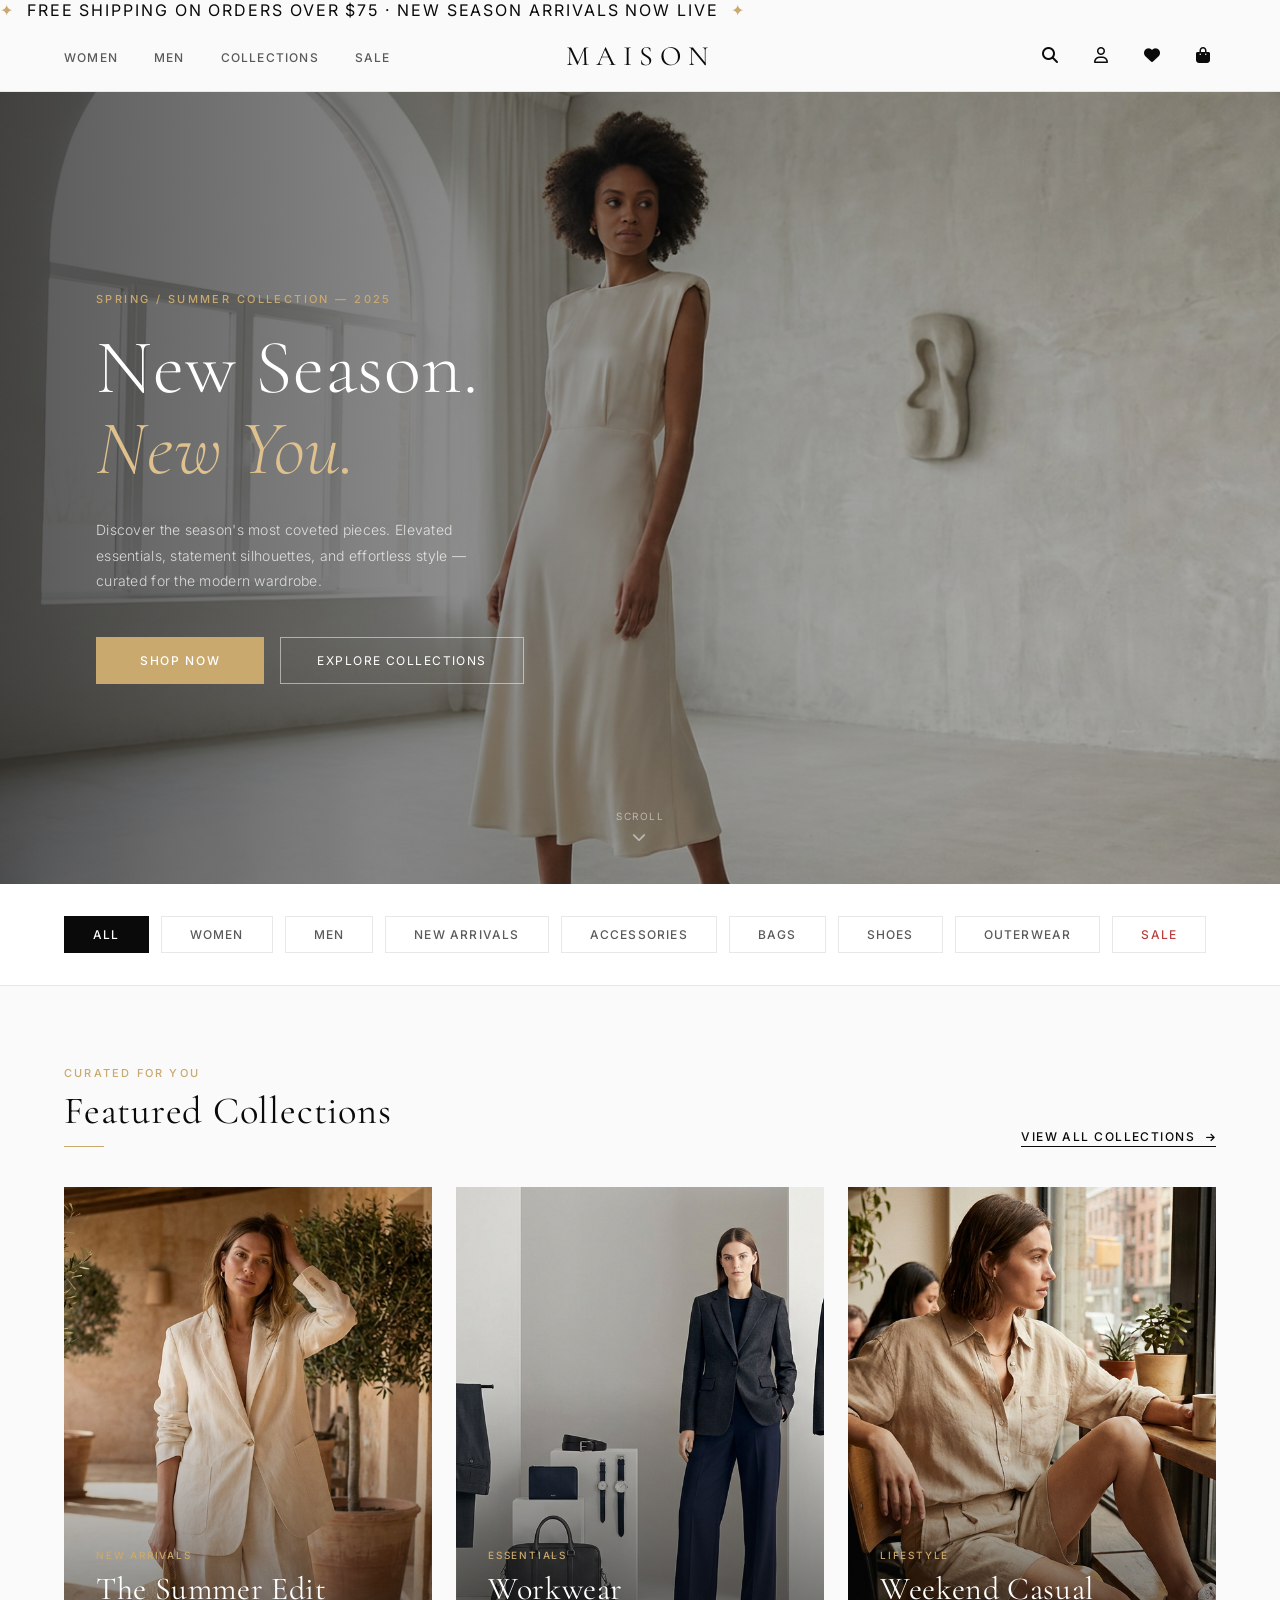
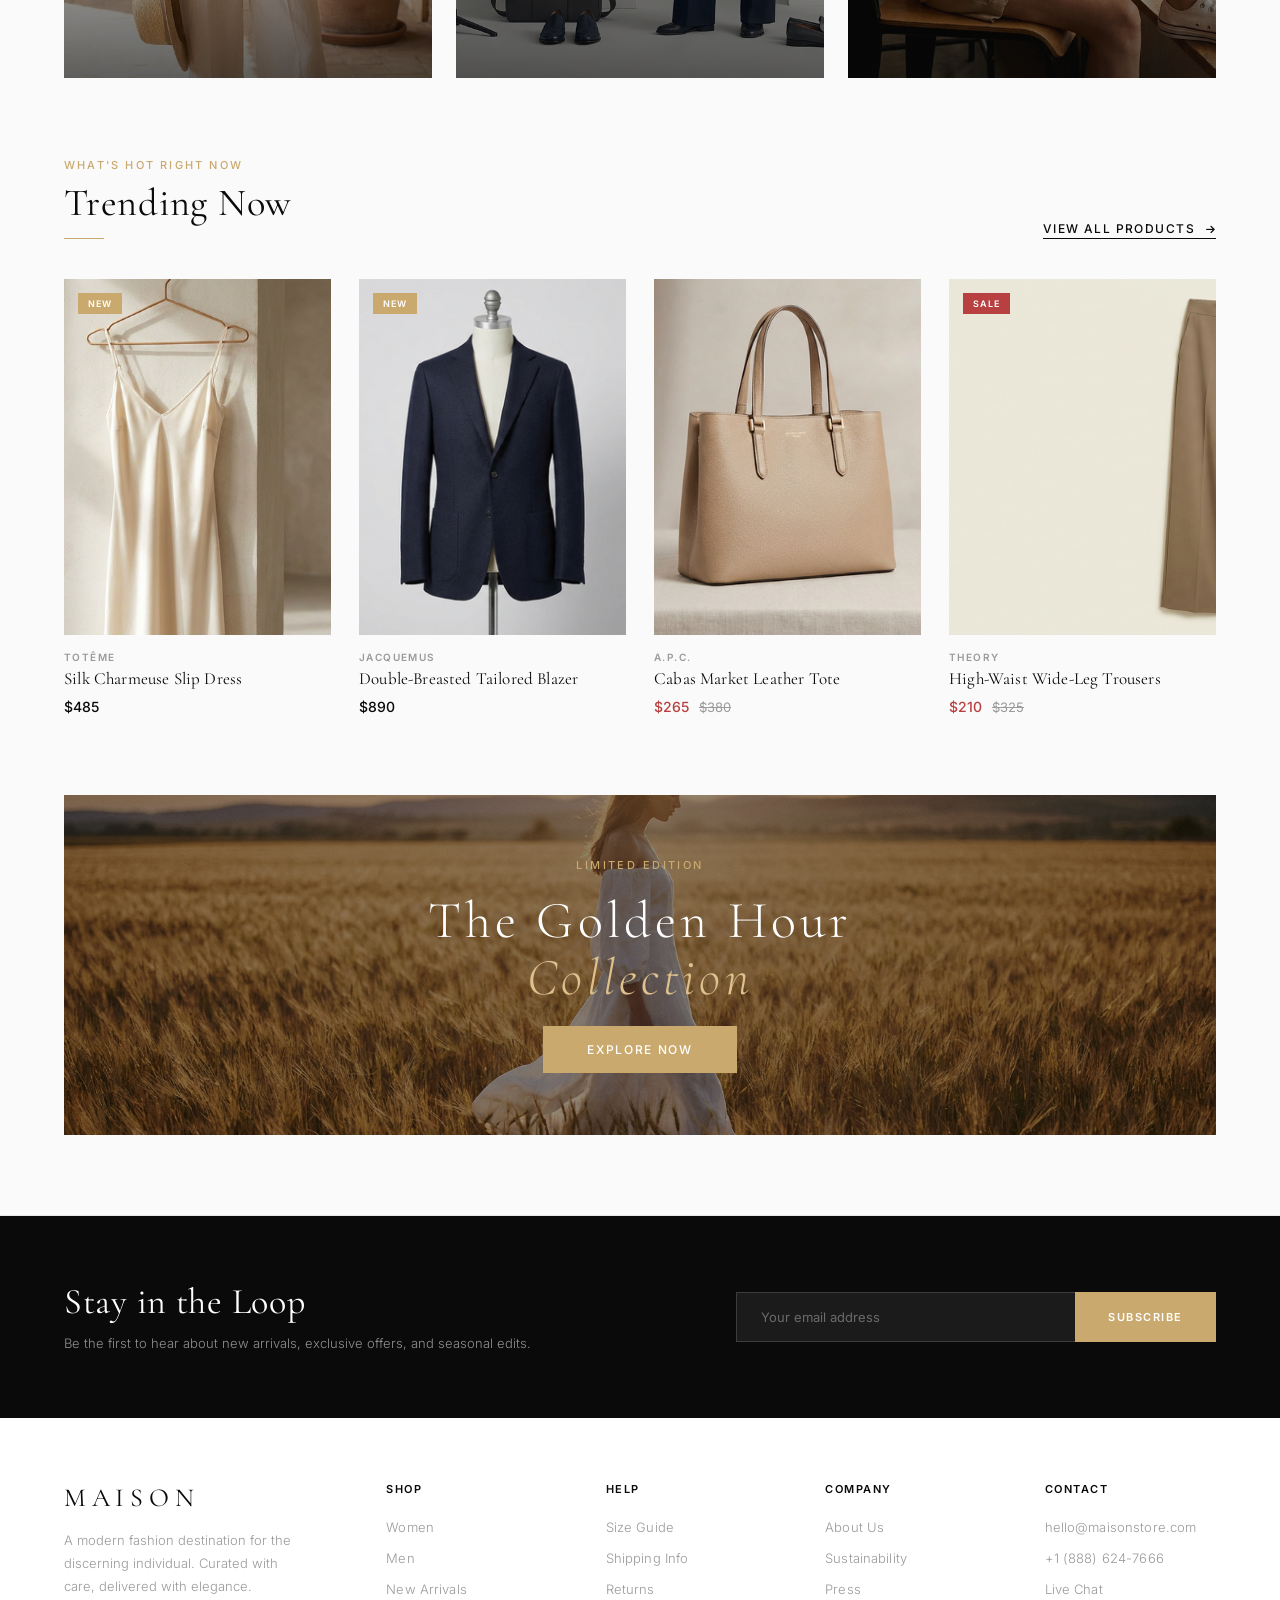
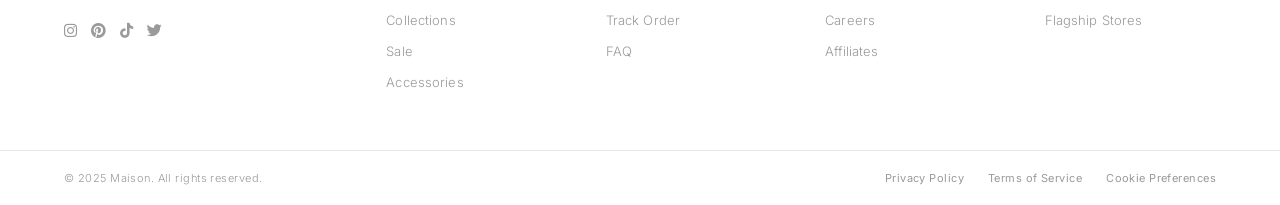
==== index.html @ d894681c "Rename Homepage.html to index.html" ====
<!DOCTYPE html><html lang="en"><head>
  <meta charset="UTF-8">
  <meta name="viewport" content="width=device-width, initial-scale=1.0">
  <title>MAISON — New Season. New You.</title>
  <link rel="preconnect" href="https://fonts.googleapis.com">
  <link rel="preconnect" href="https://fonts.gstatic.com" crossorigin="">
  <link href="https://fonts.googleapis.com/css2?family=Cormorant+Garamond:ital,wght@0,300;0,400;0,500;0,600;1,300;1,400;1,500&amp;family=Inter:wght@300;400;500;600&amp;display=swap" rel="stylesheet">
  <link href="https://cdnjs.cloudflare.com/ajax/libs/font-awesome/6.7.2/css/all.min.css" rel="stylesheet">
    <link rel="stylesheet" href="assets/css/homepage.css">
</head>
<body>

  <!-- Announcement Bar -->
  <div class="announcement-bar">
    <span>✦</span>&nbsp;&nbsp;Free shipping on orders over $75 · New Season Arrivals Now Live&nbsp;&nbsp;<span>✦</span>
  </div>

  <!-- Navigation -->
  <nav class="nav" id="mainNav">
    <ul class="nav-links">
      <li><a href="Product Listing.html">Women</a></li>
      <li><a href="Product Listing.html">Men</a></li>
      <li><a href="Product Listing.html">Collections</a></li>
      <li><a href="Product Listing.html">Sale</a></li>
    </ul>

    <a href="Homepage.html" class="nav-logo">Maison</a>

    <div class="nav-actions">
      <button class="nav-menu-btn" aria-label="Toggle navigation" aria-expanded="false">
        <i class="fas fa-bars"></i>
      </button>
      <button class="nav-action-btn" aria-label="Search">
        <i class="fas fa-search"></i>
      </button>
      <button class="nav-action-btn" aria-label="Account">
        <i class="far fa-user"></i>
      </button>
        <button class="nav-action-btn" aria-label="Wishlist" onclick="location.href='wishlist.html'" style="position:relative">
          <i class="fas fa-heart"></i>
          <span class="wishlist-badge" style="display:none; position:absolute; top:-6px; right:-6px; background:#c44; color:#fff; font-size:11px; padding:2px 6px; border-radius:999px;">0</span>
        </button>
        <button class="nav-action-btn" aria-label="Cart" style="position:relative" onclick="location.href='Shopping Cart.html'">
          <i class="fas fa-shopping-bag"></i>
          <span class="cart-badge">2</span>
        </button>
    </div>
  </nav>

  <!-- Hero -->
  <section class="hero">
    <img src="assets/images/fashion_editorial_hero_model.jpg" alt="A high-fashion editorial photograph of a model in elegant spring clothing — a flowing cream silk midi dress with structured shoulders — standing in a bright minimalist studio with soft natural light, shot in a sophisticated editorial style" width="1728" height="900" class="hero-image">
    <div class="hero-overlay"></div>
    <div class="hero-content">
      <p class="hero-eyebrow">Spring / Summer Collection — 2025</p>
      <h1 class="hero-headline">New Season.<br><em>New You.</em></h1>
      <p class="hero-subtext">Discover the season's most coveted pieces. Elevated essentials, statement silhouettes, and effortless style — curated for the modern wardrobe.</p>
      <div class="hero-ctas">
        <a href="Product Listing.html" class="btn-primary">Shop Now</a>
        <a href="Product Listing.html" class="btn-ghost">Explore Collections</a>
      </div>
    </div>
    <div class="hero-scroll-hint">
      <span>Scroll</span>
      <i class="fas fa-chevron-down"></i>
    </div>
  </section>

  <!-- Category Chips -->
  <section class="categories-section">
    <div class="categories-scroll">
      <button class="category-chip active">All</button>
      <button class="category-chip">Women</button>
      <button class="category-chip">Men</button>
      <button class="category-chip">New Arrivals</button>
      <button class="category-chip">Accessories</button>
      <button class="category-chip">Bags</button>
      <button class="category-chip">Shoes</button>
      <button class="category-chip">Outerwear</button>
      <button class="category-chip sale">Sale</button>
    </div>
  </section>

  <!-- Featured Collections -->
  <section class="featured-section">
    <div class="section-header">
      <div>
        <p class="section-eyebrow">Curated for You</p>
        <h2 class="section-title">Featured Collections</h2>
        <div class="divider"></div>
      </div>
      <a href="Product Listing.html" class="section-link">View All Collections <i class="fas fa-arrow-right" style="font-size:10px;margin-left:6px;"></i></a>
    </div>

    <div class="collections-grid">
      <div class="collection-card" onclick="location.href='Product Listing.html'" role="link" tabindex="0">
        <img src="assets/images/summer_edit_fashion_collection.jpg" alt="Fashion editorial image showing summer collection with flowing linen pieces, bright whites and sandy tones, model posing outdoors in warm Mediterranean setting with golden light" width="560" height="747">
        <div class="collection-overlay"></div>
        <div class="collection-content">
          <p class="collection-tag">New Arrivals</p>
          <h3 class="collection-title">The Summer Edit</h3>
          <a href="Product Listing.html" class="collection-cta">Shop Now <i class="fas fa-arrow-right"></i></a>
        </div>
      </div>

      <div class="collection-card" onclick="location.href='Product Listing.html'" role="link" tabindex="0">
        <img src="assets/images/workwear_fashion_collection.jpg" alt="Professional fashion editorial showing sharp tailored workwear pieces, structured blazers, wide-leg trousers, and polished accessories in navy and charcoal tones, clean studio setting" width="560" height="747">
        <div class="collection-overlay"></div>
        <div class="collection-content">
          <p class="collection-tag">Essentials</p>
          <h3 class="collection-title">Workwear</h3>
          <a href="Product Listing.html" class="collection-cta">Shop Now <i class="fas fa-arrow-right"></i></a>
        </div>
      </div>

      <div class="collection-card" onclick="location.href='Product Listing.html'" role="link" tabindex="0">
        <img src="assets/images/weekend_casual_fashion_collection.jpg" alt="Relaxed weekend casual fashion editorial, model wearing oversized linen shirt, tailored shorts, and casual sneakers in a warm sunlit urban coffee shop setting, effortlessly chic and modern" width="560" height="747">
        <div class="collection-overlay"></div>
        <div class="collection-content">
          <p class="collection-tag">Lifestyle</p>
          <h3 class="collection-title">Weekend Casual</h3>
          <a href="Product Listing.html" class="collection-cta">Shop Now <i class="fas fa-arrow-right"></i></a>
        </div>
      </div>
    </div>
  </section>

  <!-- Trending Now -->
  <section class="trending-section">
    <div class="section-header">
      <div>
        <p class="section-eyebrow">What's Hot Right Now</p>
        <h2 class="section-title">Trending Now</h2>
        <div class="divider"></div>
      </div>
      <a href="Product Listing.html" class="section-link">View All Products <i class="fas fa-arrow-right" style="font-size:10px;margin-left:6px;"></i></a>
    </div>

    <div class="products-grid">

      <div class="product-card" data-product-id="prod-slip-cream" data-groups="women,new" onclick="if (!event.target.closest('button')) location.href='Product Detail.html'" role="link" tabindex="0">
        <div class="product-image-wrap">
          <img src="assets/images/product_silk_slip_dress_cream.jpg" alt="A luxurious cream silk slip dress on a white garment form, minimalist studio background, soft shadows highlighting the fluid drape of the fabric" width="400" height="533">
          <span class="product-badge new">New</span>
          <button class="product-wishlist" data-product-id="prod-slip-cream"><i class="far fa-heart"></i></button>
          <button class="product-quick-add" data-product-id="prod-slip-cream">Quick Add</button>
        </div>
        <p class="product-brand">Totême</p>
        <p class="product-title">Silk Charmeuse Slip Dress</p>
        <div class="product-pricing">
          <span class="product-price">$485</span>
        </div>
      </div>

      <div class="product-card" data-product-id="prod-blazer-navy" data-groups="men,new" onclick="if (!event.target.closest('button')) location.href='Product Detail.html'" role="link" tabindex="0">
        <div class="product-image-wrap">
          <img src="assets/images/product_tailored_blazer_navy.jpg" alt="Sharp navy tailored double-breasted blazer neatly folded showing clean lapels and structure, on light gray studio background" width="400" height="533">
          <span class="product-badge new">New</span>
          <button class="product-wishlist" data-product-id="prod-blazer-navy"><i class="far fa-heart"></i></button>
          <button class="product-quick-add" data-product-id="prod-blazer-navy">Quick Add</button>
        </div>
        <p class="product-brand">Jacquemus</p>
        <p class="product-title">Double-Breasted Tailored Blazer</p>
        <div class="product-pricing">
          <span class="product-price">$890</span>
        </div>
      </div>

      <div class="product-card" data-product-id="prod-tote-tan" data-groups="bags,accessories" onclick="if (!event.target.closest('button')) location.href='Product Detail.html'" role="link" tabindex="0">
        <div class="product-image-wrap">
          <img src="assets/images/product_leather_tote_tan.jpg" alt="A refined structured tan leather tote bag with gold hardware and top handles, photographed on a clean white marble surface with soft natural lighting" width="400" height="533">
          <button class="product-wishlist liked" data-product-id="prod-tote-tan"><i class="fas fa-heart"></i></button>
          <button class="product-quick-add" data-product-id="prod-tote-tan">Quick Add</button>
        </div>
        <p class="product-brand">A.P.C.</p>
        <p class="product-title">Cabas Market Leather Tote</p>
        <div class="product-pricing">
          <span class="product-price product-price-sale">$265</span>
          <span class="product-price-original">$380</span>
        </div>
      </div>

      <div class="product-card" data-product-id="prod-trousers-camel" data-groups="women,sale" onclick="if (!event.target.closest('button')) location.href='Product Detail.html'" role="link" tabindex="0">
        <div class="product-image-wrap">
          <img src="assets/images/product_wide_leg_trousers_camel.jpg" alt="Elegant wide-leg tailored trousers in camel wool blend, flat lay on natural linen background showing clean lines and quality drape" width="400" height="533">
          <span class="product-badge sale">Sale</span>
          <button class="product-wishlist" data-product-id="prod-trousers-camel"><i class="far fa-heart"></i></button>
          <button class="product-quick-add" data-product-id="prod-trousers-camel">Quick Add</button>
        </div>
        <p class="product-brand">Theory</p>
        <p class="product-title">High-Waist Wide-Leg Trousers</p>
        <div class="product-pricing">
          <span class="product-price product-price-sale">$210</span>
          <span class="product-price-original">$325</span>
        </div>
      </div>

    </div>
  </section>

  <!-- Editorial Banner -->
  <div class="editorial-banner">
    <img src="assets/images/editorial_banner_summer_campaign.jpg" alt="Wide cinematic fashion campaign banner showing a model in a flowing white maxi dress walking through golden wheat fields at golden hour, dreamy soft focus editorial photography" width="1600" height="340">
    <div class="editorial-banner-overlay">
      <p style="font-size:11px;font-weight:500;letter-spacing:0.22em;text-transform:uppercase;color:var(--gold);">Limited Edition</p>
      <h2 class="editorial-banner-title">The Golden Hour<br><em>Collection</em></h2>
      <a href="Product Listing.html" class="btn-primary">Explore Now</a>
    </div>
  </div>

  <!-- Footer -->
  <footer class="footer">
    <div class="footer-newsletter">
      <div class="footer-newsletter-text">
        <h3>Stay in the Loop</h3>
        <p>Be the first to hear about new arrivals, exclusive offers, and seasonal edits.</p>
      </div>
      <form class="footer-newsletter-form" onsubmit="return false;">
        <input type="email" placeholder="Your email address">
        <button type="submit">Subscribe</button>
      </form>
    </div>

    <div class="footer-main">
      <div class="footer-brand">
        <h2>Maison</h2>
        <p>A modern fashion destination for the discerning individual. Curated with care, delivered with elegance.</p>
        <div class="footer-social">
          <a href="#"><i class="fab fa-instagram"></i></a>
          <a href="#"><i class="fab fa-pinterest"></i></a>
          <a href="#"><i class="fab fa-tiktok"></i></a>
          <a href="#"><i class="fab fa-twitter"></i></a>
        </div>
      </div>

      <div class="footer-col">
        <h4>Shop</h4>
        <ul>
          <li><a href="#">Women</a></li>
          <li><a href="#">Men</a></li>
          <li><a href="#">New Arrivals</a></li>
          <li><a href="#">Collections</a></li>
          <li><a href="#">Sale</a></li>
          <li><a href="#">Accessories</a></li>
        </ul>
      </div>

      <div class="footer-col">
        <h4>Help</h4>
        <ul>
          <li><a href="#">Size Guide</a></li>
          <li><a href="#">Shipping Info</a></li>
          <li><a href="#">Returns</a></li>
          <li><a href="#">Track Order</a></li>
          <li><a href="#">FAQ</a></li>
        </ul>
      </div>

      <div class="footer-col">
        <h4>Company</h4>
        <ul>
          <li><a href="#">About Us</a></li>
          <li><a href="#">Sustainability</a></li>
          <li><a href="#">Press</a></li>
          <li><a href="#">Careers</a></li>
          <li><a href="#">Affiliates</a></li>
        </ul>
      </div>

      <div class="footer-col">
        <h4>Contact</h4>
        <ul>
          <li><a href="#">hello@maisonstore.com</a></li>
          <li><a href="#">+1 (888) 624-7666</a></li>
          <li><a href="#">Live Chat</a></li>
          <li><a href="#">Flagship Stores</a></li>
        </ul>
      </div>
    </div>

    <div class="footer-bottom">
      <p>© 2025 Maison. All rights reserved.</p>
      <div class="footer-bottom-links">
        <a href="#">Privacy Policy</a>
        <a href="#">Terms of Service</a>
        <a href="#">Cookie Preferences</a>
      </div>
    </div>
  </footer>

    <script src="assets/js/shop-state.js"></script>
    <script src="assets/js/homepage.js"></script>


</body></html>
---- assets/css/homepage.css ----
*, *::before, *::after { box-sizing: border-box; margin: 0; padding: 0; }

    :root {
      --black: #0A0A0A;
      --gold: #C9A96E;
      --gold-light: #dfc18e;
      --bg: #FAFAFA;
      --gray-100: #F5F5F5;
      --gray-200: #E8E8E8;
      --gray-300: #D0D0D0;
      --gray-500: #9A9A9A;
      --gray-700: #5A5A5A;
      --white: #FFFFFF;
    }

    html { scroll-behavior: smooth; }

    body {
      font-family: 'Inter', sans-serif;
      background: var(--bg);
      color: var(--black);
      overflow-x: hidden;
    }

img, picture, video, svg {
  max-width: 100%;
  height: auto;
  display: block;
}

button, input, select, textarea {
  min-width: 0;
}

/* FIX 1: Added missing .announcement-bar selector for orphaned properties */
.announcement-bar {
      font-weight: 400;
      letter-spacing: 0.12em;
      text-transform: uppercase;
      position: relative;
    }
    .announcement-bar span {
      color: var(--gold);
      font-weight: 500;
    }

    /* ── Navigation ── */
    .nav {
      position: sticky;
      top: 0;
      z-index: 100;
      background: var(--bg);
      border-bottom: 1px solid var(--gray-200);
      padding: 0 64px;
      height: 72px;
      display: flex;
      align-items: center;
      justify-content: space-between;
      transition: box-shadow 0.3s ease;
    }
    .nav.scrolled {
      box-shadow: 0 2px 20px rgba(0,0,0,0.06);
    }

    .nav-links {
      display: flex;
      gap: 36px;
      list-style: none;
    }
    .nav-links a {
      font-size: 12px;
      font-weight: 500;
      letter-spacing: 0.1em;
      text-transform: uppercase;
      color: var(--gray-700);
      text-decoration: none;
      position: relative;
      transition: color 0.2s ease;
    }
    .nav-links a::after {
      content: '';
      position: absolute;
      bottom: -3px;
      left: 0;
      width: 0;
      height: 1px;
      background: var(--gold);
      transition: width 0.3s ease;
    }
    .nav-links a:hover { color: var(--black); }
    .nav-links a:hover::after { width: 100%; }

    .nav-logo {
      font-family: 'Cormorant Garamond', serif;
      font-size: 28px;
      font-weight: 400;
      letter-spacing: 0.25em;
      text-transform: uppercase;
      color: var(--black);
      text-decoration: none;
      position: absolute;
      left: 50%;
      transform: translateX(-50%);
    }

    .nav-actions {
      display: flex;
      align-items: center;
      gap: 24px;
    }
    .nav-menu-btn {
      display: none;
      background: none;
      border: none;
      cursor: pointer;
      color: var(--black);
      font-size: 18px;
      padding: 6px;
      border-radius: 4px;
      transition: color 0.2s ease, transform 0.2s ease;
    }
    .nav-menu-btn:hover { color: var(--gold); transform: scale(1.05); }
    .nav-action-btn {
      background: none;
      border: none;
      cursor: pointer;
      color: var(--black);
      font-size: 16px;
      padding: 6px;
      border-radius: 4px;
      transition: color 0.2s ease, transform 0.2s ease;
      position: relative;
    }
    .nav-action-btn:hover { color: var(--gold); transform: scale(1.1); }

    .cart-badge {
      position: absolute;
      top: -2px;
      right: -4px;
      background: var(--gold);
      color: var(--white);
      font-size: 9px;
      font-weight: 600;
      width: 16px;
      height: 16px;
      border-radius: 50%;
      display: flex;
      align-items: center;
      justify-content: center;
      letter-spacing: 0;
    }

    /* ── Hero ── */
    .hero {
      position: relative;
      height: calc(100vh - 108px);
      min-height: 700px;
      overflow: hidden;
    }

    .hero-image {
      width: 100%;
      height: 100%;
      object-fit: cover;
      object-position: center top;
      display: block;
    }

    .hero-overlay {
      position: absolute;
      inset: 0;
      background: linear-gradient(
        to right,
        rgba(10,10,10,0.68) 0%,
        rgba(10,10,10,0.35) 55%,
        rgba(10,10,10,0.10) 100%
      );
    }

    .hero-content {
      position: absolute;
      inset: 0;
      display: flex;
      flex-direction: column;
      justify-content: center;
      padding: 0 96px;
      max-width: 700px;
    }

    .hero-eyebrow {
      font-family: 'Inter', sans-serif;
      font-size: 11px;
      font-weight: 500;
      letter-spacing: 0.22em;
      text-transform: uppercase;
      color: var(--gold);
      margin-bottom: 22px;
    }

    .hero-headline {
      font-family: 'Cormorant Garamond', serif;
      font-size: clamp(56px, 6vw, 88px);
      font-weight: 300;
      line-height: 1.05;
      color: var(--white);
      margin-bottom: 28px;
      letter-spacing: 0.01em;
    }
    .hero-headline em {
      font-style: italic;
      color: var(--gold-light);
    }

    .hero-subtext {
      font-size: 14px;
      font-weight: 300;
      line-height: 1.8;
      color: rgba(255,255,255,0.75);
      margin-bottom: 44px;
      max-width: 420px;
      letter-spacing: 0.02em;
    }

    .hero-ctas {
      display: flex;
      gap: 16px;
      align-items: center;
    }

    /* FIX 2: Changed 'background' to 'background-color' in transition */
    .btn-primary {
      background: var(--gold);
      color: var(--white);
      border: none;
      padding: 16px 44px;
      font-family: 'Inter', sans-serif;
      font-size: 12px;
      font-weight: 500;
      letter-spacing: 0.14em;
      text-transform: uppercase;
      cursor: pointer;
      text-decoration: none;
      display: inline-block;
      transition: background-color 0.25s ease, transform 0.2s ease, box-shadow 0.25s ease;
    }
    .btn-primary:hover {
      background: var(--gold-light);
      transform: translateY(-2px);
      box-shadow: 0 8px 24px rgba(201,169,110,0.35);
    }
    .btn-primary:active { transform: translateY(0); }

    /* FIX 3: Changed 'background' to 'background-color' in transition */
    .btn-ghost {
      background: transparent;
      color: var(--white);
      border: 1px solid rgba(255,255,255,0.5);
      padding: 15px 36px;
      font-family: 'Inter', sans-serif;
      font-size: 12px;
      font-weight: 400;
      letter-spacing: 0.12em;
      text-transform: uppercase;
      cursor: pointer;
      text-decoration: none;
      display: inline-block;
      transition: border-color 0.25s ease, background-color 0.25s ease, transform 0.2s ease;
    }
    .btn-ghost:hover {
      border-color: var(--gold);
      color: var(--gold);
      transform: translateY(-2px);
    }

    .hero-scroll-hint {
      position: absolute;
      bottom: 40px;
      left: 50%;
      transform: translateX(-50%);
      display: flex;
      flex-direction: column;
      align-items: center;
      gap: 8px;
      color: rgba(255,255,255,0.5);
      font-size: 10px;
      letter-spacing: 0.15em;
      text-transform: uppercase;
      animation: scrollBounce 2s infinite;
    }
    .hero-scroll-hint i { font-size: 14px; }

    @keyframes scrollBounce {
      0%, 100% { transform: translateX(-50%) translateY(0); }
      50% { transform: translateX(-50%) translateY(6px); }
    }

    /* ── Category Chips ── */
    .categories-section {
      padding: 32px 0;
      border-bottom: 1px solid var(--gray-200);
      background: var(--white);
    }

    .categories-scroll {
      display: flex;
      gap: 12px;
      padding: 0 64px;
      overflow-x: auto;
      scrollbar-width: none;
    }
    .categories-scroll::-webkit-scrollbar { display: none; }

    .category-chip {
      flex-shrink: 0;
      padding: 10px 28px;
      border: 1px solid var(--gray-200);
      background: transparent;
      font-family: 'Inter', sans-serif;
      font-size: 12px;
      font-weight: 500;
      letter-spacing: 0.1em;
      text-transform: uppercase;
      cursor: pointer;
      color: var(--gray-700);
      transition: all 0.25s ease;
      white-space: nowrap;
    }
    .category-chip:hover, .category-chip.active {
      background: var(--black);
      color: var(--white);
      border-color: var(--black);
    }
    .category-chip.sale { color: #b84040; }
    .category-chip.sale:hover, .category-chip.sale.active {
      background: #b84040;
      color: var(--white);
      border-color: #b84040;
    }

    /* ── Section Headers ── */
    .section-header {
      display: flex;
      justify-content: space-between;
      align-items: flex-end;
      margin-bottom: 40px;
    }
    .section-eyebrow {
      font-size: 11px;
      font-weight: 500;
      letter-spacing: 0.2em;
      text-transform: uppercase;
      color: var(--gold);
      margin-bottom: 10px;
    }
    .section-title {
      font-family: 'Cormorant Garamond', serif;
      font-size: clamp(32px, 3vw, 46px);
      font-weight: 400;
      color: var(--black);
      letter-spacing: 0.02em;
      line-height: 1.1;
    }
    .section-link {
      font-size: 12px;
      font-weight: 500;
      letter-spacing: 0.12em;
      text-transform: uppercase;
      color: var(--black);
      text-decoration: none;
      border-bottom: 1px solid var(--black);
      padding-bottom: 2px;
      transition: color 0.2s ease, border-color 0.2s ease;
      white-space: nowrap;
    }
    .section-link:hover { color: var(--gold); border-color: var(--gold); }

    /* ── Featured Collections ── */
    .featured-section {
      padding: 80px 64px;
    }

    .collections-grid {
      display: grid;
      grid-template-columns: repeat(3, 1fr);
      gap: 24px;
    }

    .collection-card {
      position: relative;
      overflow: hidden;
      cursor: pointer;
      aspect-ratio: 3/4;
    }

    .collection-card img {
      width: 100%;
      height: 100%;
      object-fit: cover;
      display: block;
      transition: transform 0.6s cubic-bezier(0.25, 0.46, 0.45, 0.94);
    }
    .collection-card:hover img {
      transform: scale(1.06);
    }

    .collection-overlay {
      position: absolute;
      inset: 0;
      background: linear-gradient(to top, rgba(10,10,10,0.65) 0%, transparent 60%);
      transition: background 0.4s ease;
    }
    .collection-card:hover .collection-overlay {
      background: linear-gradient(to top, rgba(10,10,10,0.75) 0%, rgba(10,10,10,0.1) 70%);
    }

    .collection-content {
      position: absolute;
      bottom: 0;
      left: 0;
      right: 0;
      padding: 36px 32px;
    }
    .collection-tag {
      font-size: 10px;
      font-weight: 500;
      letter-spacing: 0.18em;
      text-transform: uppercase;
      color: var(--gold);
      margin-bottom: 10px;
    }
    .collection-title {
      font-family: 'Cormorant Garamond', serif;
      font-size: 32px;
      font-weight: 400;
      color: var(--white);
      line-height: 1.1;
      margin-bottom: 16px;
      letter-spacing: 0.02em;
    }
    .collection-cta {
      display: inline-flex;
      align-items: center;
      gap: 8px;
      font-size: 11px;
      font-weight: 500;
      letter-spacing: 0.12em;
      text-transform: uppercase;
      color: var(--white);
      text-decoration: none;
      opacity: 0;
      transform: translateY(8px);
      transition: opacity 0.3s ease, transform 0.3s ease, color 0.2s ease;
    }
    .collection-card:hover .collection-cta {
      opacity: 1;
      transform: translateY(0);
    }
    .collection-cta:hover { color: var(--gold); }
    .collection-cta i { font-size: 10px; }

    /* ── Trending Now / Product Grid ── */
    .trending-section {
      padding: 0 64px 80px;
      background: var(--bg);
    }

    .products-grid {
      display: grid;
      grid-template-columns: repeat(4, 1fr);
      gap: 28px;
    }

    .product-card {
      cursor: pointer;
    }

    .product-image-wrap {
      position: relative;
      overflow: hidden;
      background: var(--gray-100);
      aspect-ratio: 3/4;
      margin-bottom: 16px;
    }

    .product-image-wrap img {
      width: 100%;
      height: 100%;
      object-fit: cover;
      display: block;
      transition: transform 0.5s cubic-bezier(0.25, 0.46, 0.45, 0.94);
    }
    .product-card:hover .product-image-wrap img {
      transform: scale(1.05);
    }

    .product-badge {
      position: absolute;
      top: 14px;
      left: 14px;
      background: var(--black);
      color: var(--white);
      font-size: 9px;
      font-weight: 600;
      letter-spacing: 0.12em;
      text-transform: uppercase;
      padding: 5px 10px;
    }
    .product-badge.new { background: var(--gold); }
    .product-badge.sale { background: #b84040; }

    .product-wishlist {
      position: absolute;
      top: 12px;
      right: 12px;
      background: var(--white);
      border: none;
      width: 36px;
      height: 36px;
      border-radius: 50%;
      display: flex;
      align-items: center;
      justify-content: center;
      cursor: pointer;
      color: var(--gray-500);
      font-size: 14px;
      opacity: 0;
      transform: translateY(-4px);
      transition: opacity 0.25s ease, transform 0.25s ease, color 0.2s ease, box-shadow 0.2s ease;
      box-shadow: 0 2px 8px rgba(0,0,0,0.1);
    }
    .product-card:hover .product-wishlist {
      opacity: 1;
      transform: translateY(0);
    }
    .product-wishlist:hover { color: #c44; box-shadow: 0 4px 12px rgba(0,0,0,0.15); }
    .product-wishlist.liked { color: #c44; opacity: 1; transform: translateY(0); }

    .product-quick-add {
      position: absolute;
      bottom: 0;
      left: 0;
      right: 0;
      background: rgba(10,10,10,0.9);
      color: var(--white);
      border: none;
      padding: 14px;
      font-family: 'Inter', sans-serif;
      font-size: 11px;
      font-weight: 500;
      letter-spacing: 0.12em;
      text-transform: uppercase;
      cursor: pointer;
      opacity: 0;
      transform: translateY(100%);
      transition: opacity 0.25s ease, transform 0.25s ease, background-color 0.2s ease;
    }
    .product-card:hover .product-quick-add {
      opacity: 1;
      transform: translateY(0);
    }
    .product-quick-add:hover { background: var(--gold); }

    .product-brand {
      font-size: 10px;
      font-weight: 600;
      letter-spacing: 0.14em;
      text-transform: uppercase;
      color: var(--gray-500);
      margin-bottom: 5px;
    }
    .product-title {
      font-family: 'Cormorant Garamond', serif;
      font-size: 17px;
      font-weight: 400;
      color: var(--black);
      margin-bottom: 8px;
      line-height: 1.3;
      letter-spacing: 0.01em;
    }
    .product-pricing {
      display: flex;
      align-items: center;
      gap: 10px;
    }
    .product-price {
      font-size: 14px;
      font-weight: 500;
      color: var(--black);
    }
    .product-price-original {
      font-size: 13px;
      font-weight: 400;
      color: var(--gray-500);
      text-decoration: line-through;
    }
    .product-price-sale { color: #b84040; }

    /* ── Editorial Banner ── */
    .editorial-banner {
      margin: 0 64px 80px;
      position: relative;
      overflow: hidden;
      height: 340px;
    }
    .editorial-banner img {
      width: 100%;
      height: 100%;
      object-fit: cover;
      display: block;
    }
    .editorial-banner-overlay {
      position: absolute;
      inset: 0;
      background: rgba(10,10,10,0.45);
      display: flex;
      align-items: center;
      justify-content: center;
      flex-direction: column;
      gap: 20px;
    }
    .editorial-banner-title {
      font-family: 'Cormorant Garamond', serif;
      font-size: 52px;
      font-weight: 300;
      color: var(--white);
      letter-spacing: 0.08em;
      text-align: center;
      line-height: 1.1;
    }
    .editorial-banner-title em { font-style: italic; color: var(--gold-light); }

    /* ── Footer ── */
    .footer {
      background: var(--white);
      border-top: 1px solid var(--gray-200);
    }

    .footer-newsletter {
      background: var(--black);
      padding: 64px;
      display: flex;
      align-items: center;
      justify-content: space-between;
      gap: 48px;
    }
    .footer-newsletter-text h3 {
      font-family: 'Cormorant Garamond', serif;
      font-size: 36px;
      font-weight: 400;
      color: var(--white);
      margin-bottom: 10px;
      letter-spacing: 0.02em;
    }
    .footer-newsletter-text p {
      font-size: 13px;
      color: rgba(255,255,255,0.55);
      font-weight: 300;
      line-height: 1.6;
    }
    .footer-newsletter-form {
      display: flex;
      gap: 0;
      flex: 1;
      max-width: 480px;
    }
    /* FIX 4: Changed 'background' to 'background-color' in transition */
    .footer-newsletter-form input {
      flex: 1;
      background: rgba(255,255,255,0.07);
      border: 1px solid rgba(255,255,255,0.15);
      border-right: none;
      padding: 16px 24px;
      font-family: 'Inter', sans-serif;
      font-size: 13px;
      color: var(--white);
      outline: none;
      transition: border-color 0.25s ease, background-color 0.25s ease;
    }
    .footer-newsletter-form input::placeholder { color: rgba(255,255,255,0.35); }
    .footer-newsletter-form input:focus {
      border-color: var(--gold);
      background: rgba(255,255,255,0.1);
    }
    /* FIX 5: Changed 'background' to 'background-color' in transition */
    .footer-newsletter-form button {
      background: var(--gold);
      border: 1px solid var(--gold);
      color: var(--white);
      padding: 16px 32px;
      font-family: 'Inter', sans-serif;
      font-size: 11px;
      font-weight: 600;
      letter-spacing: 0.14em;
      text-transform: uppercase;
      cursor: pointer;
      white-space: nowrap;
      transition: background-color 0.25s ease;
    }
    .footer-newsletter-form button:hover { background: var(--gold-light); }

    .footer-main {
      padding: 64px 64px 48px;
      display: grid;
      grid-template-columns: 1.6fr 1fr 1fr 1fr 1fr;
      gap: 48px;
    }

    .footer-brand h2 {
      font-family: 'Cormorant Garamond', serif;
      font-size: 26px;
      font-weight: 400;
      letter-spacing: 0.22em;
      text-transform: uppercase;
      color: var(--black);
      margin-bottom: 16px;
    }
    .footer-brand p {
      font-size: 13px;
      color: var(--gray-500);
      line-height: 1.75;
      font-weight: 300;
      max-width: 240px;
    }
    .footer-social {
      display: flex;
      gap: 14px;
      margin-top: 24px;
    }
    .footer-social a {
      color: var(--gray-500);
      font-size: 15px;
      transition: color 0.2s ease;
    }
    .footer-social a:hover { color: var(--gold); }

    .footer-col h4 {
      font-size: 11px;
      font-weight: 600;
      letter-spacing: 0.14em;
      text-transform: uppercase;
      color: var(--black);
      margin-bottom: 20px;
    }
    .footer-col ul { list-style: none; }
    .footer-col ul li { margin-bottom: 11px; }
    .footer-col ul li a {
      font-size: 13px;
      color: var(--gray-500);
      text-decoration: none;
      font-weight: 300;
      transition: color 0.2s ease;
      letter-spacing: 0.01em;
    }
    .footer-col ul li a:hover { color: var(--black); }

    .footer-bottom {
      padding: 20px 64px;
      border-top: 1px solid var(--gray-200);
      display: flex;
      justify-content: space-between;
      align-items: center;
    }
    .footer-bottom p {
      font-size: 11px;
      color: var(--gray-500);
      font-weight: 300;
      letter-spacing: 0.04em;
    }
    .footer-bottom-links {
      display: flex;
      gap: 24px;
    }
    .footer-bottom-links a {
      font-size: 11px;
      color: var(--gray-500);
      text-decoration: none;
      letter-spacing: 0.04em;
      transition: color 0.2s ease;
    }
    .footer-bottom-links a:hover { color: var(--black); }

    /* ── Utilities ── */
    .divider {
      width: 40px;
      height: 1px;
      background: var(--gold);
      margin-top: 14px;
    }

    /* ── Responsive ── */
    @media (max-width: 1200px) {
      .nav { padding: 0 32px; }
      .hero { min-height: 620px; }
      .hero-content { padding: 0 48px; max-width: 660px; }
      .categories-section,
      .featured-section,
      .trending-section,
      .editorial-banner,
      .footer-main,
      .footer-bottom { padding-left: 32px; padding-right: 32px; }
      .collections-grid,
      .products-grid { grid-template-columns: repeat(2, 1fr); }
      .editorial-banner { height: 320px; margin: 0 32px 80px; }
    }

    @media (max-width: 960px) {
      .nav { padding: 0 24px; }
      .hero { min-height: 520px; }
      .hero-content { padding: 0 32px; }
      .hero-subtext { max-width: 100%; }
      .hero-ctas { flex-direction: column; align-items: stretch; }
      .btn-primary,
      .btn-ghost { width: 100%; justify-content: center; }
      .categories-section,
      .featured-section,
      .trending-section,
      .editorial-banner,
      .footer-main,
      .footer-bottom { padding-left: 24px; padding-right: 24px; }
      .collections-grid,
      .products-grid { grid-template-columns: 1fr; gap: 20px; }
      .editorial-banner { height: 300px; margin: 0 24px 64px; }
      .footer-newsletter { flex-direction: column; gap: 24px; }
      .footer-newsletter-form { flex-direction: column; width: 100%; }
      .footer-newsletter-form input { width: 100%; border-right: 1px solid rgba(255,255,255,0.15); }
      .footer-bottom { flex-direction: column; align-items: flex-start; gap: 16px; padding: 20px 24px; }
    }

    @media (max-width: 768px) {
      .nav { padding: 0 16px; overflow: visible; }
      .nav-links {
        display: flex;
        flex-direction: column;
        gap: 0;
        position: absolute;
        top: 100%;
        left: 0;
        right: 0;
        background: rgba(255,255,255,0.98);
        border-bottom: 1px solid var(--gray-200);
        padding: 18px 16px 16px;
        opacity: 0;
        transform: translateY(-10px);
        pointer-events: none;
        transition: opacity 0.25s ease, transform 0.25s ease;
      }
      .nav-open .nav-links {
        opacity: 1;
        transform: translateY(0);
        pointer-events: auto;
      }
      .nav-open::after {
        content: '';
        position: fixed;
        inset: 72px 0 0 0;
        background: rgba(0,0,0,0.16);
        opacity: 1;
        pointer-events: none;
        z-index: 90;
      }
      .nav-menu-btn { display: inline-flex; }
      .nav-actions { gap: 12px; }
      .nav-logo { position: static; transform: none; }
      .nav-open .nav-links li { margin-bottom: 12px; }
      .nav-open .nav-links li:last-child { margin-bottom: 0; }
      .nav-open .nav-links a { padding: 12px 0; }
      .hero { min-height: 420px; }
      .hero-content { padding: 0 22px; }
      .hero-headline { font-size: clamp(38px, 10vw, 52px); }
      .categories-section { padding: 18px 16px; }
      .categories-scroll { gap: 10px; }
      .section-header { flex-direction: column; align-items: flex-start; gap: 18px; }
      .collections-grid,
      .products-grid { grid-template-columns: 1fr; gap: 18px; }
      .editorial-banner { height: 260px; margin: 0 16px 48px; }
      .footer-main { grid-template-columns: 1fr; gap: 28px; padding: 40px 16px 24px; }
      .footer-bottom { padding: 20px 16px; }
    }
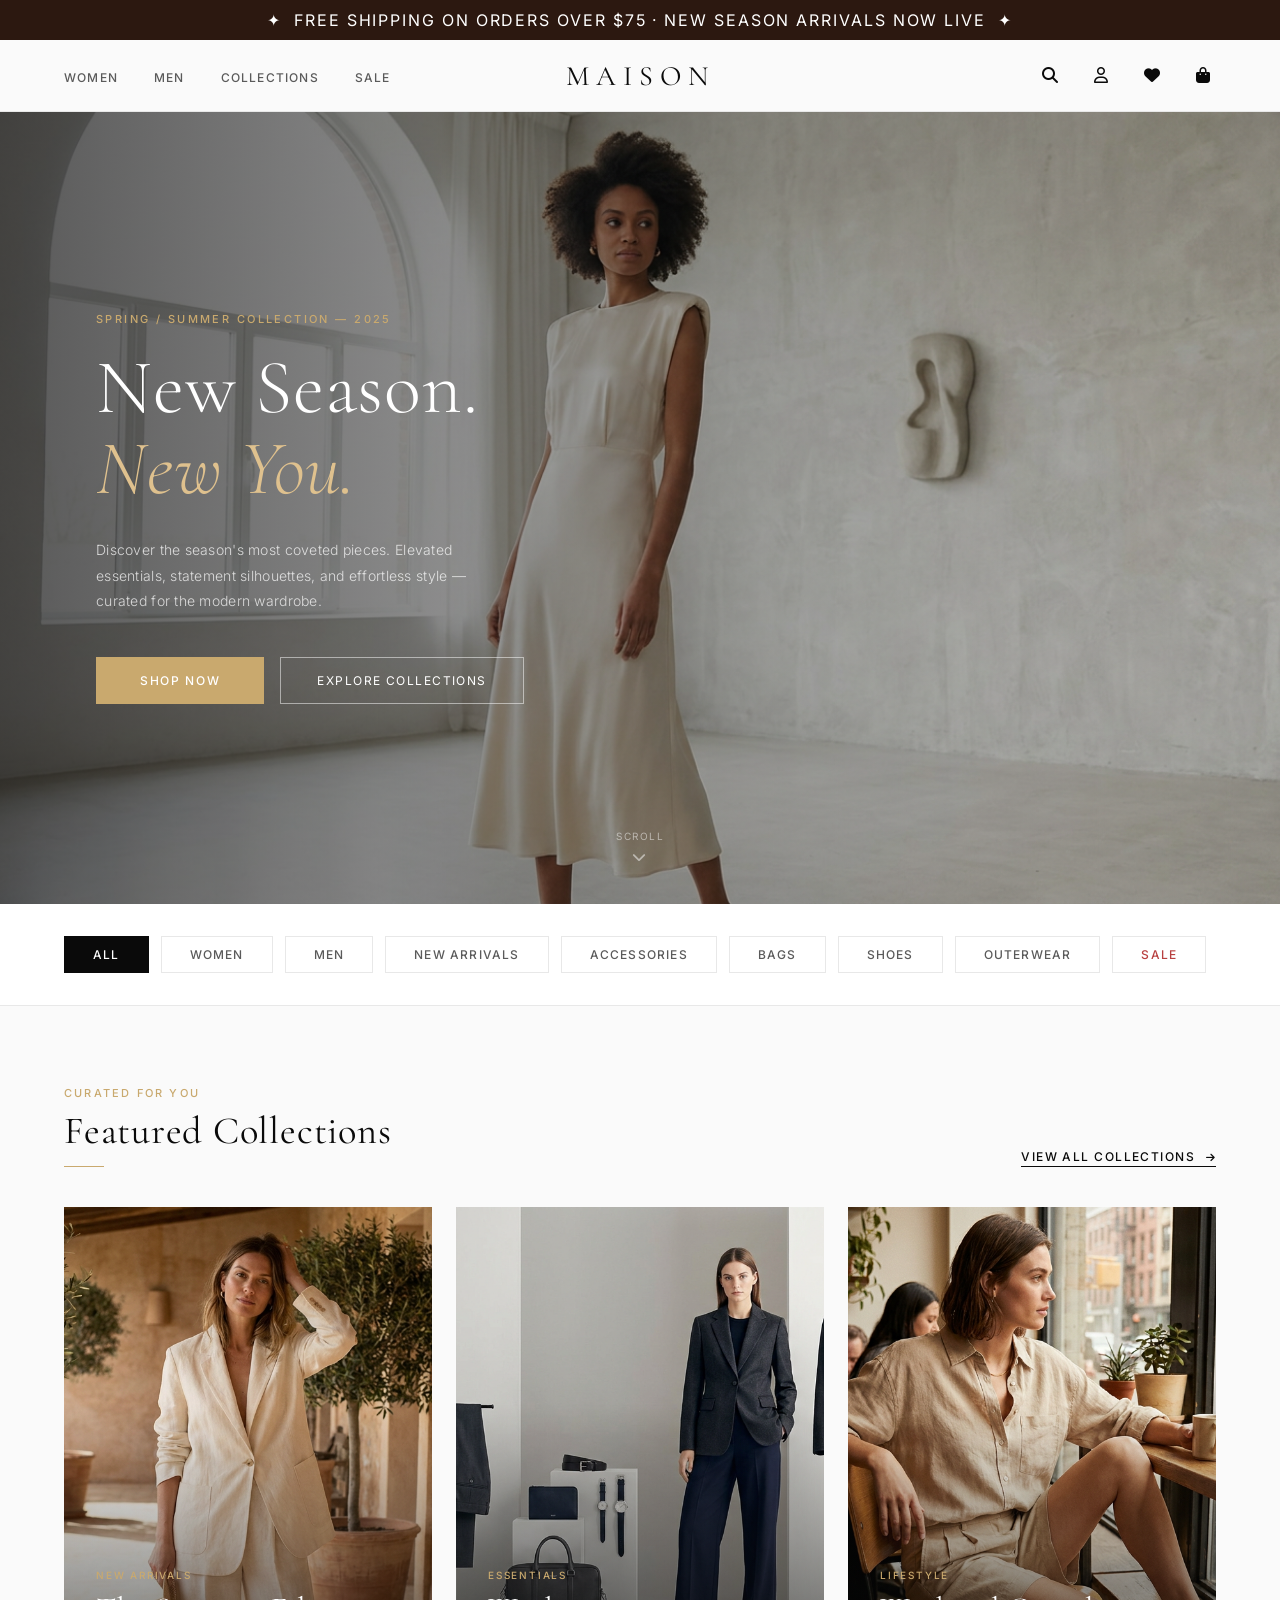
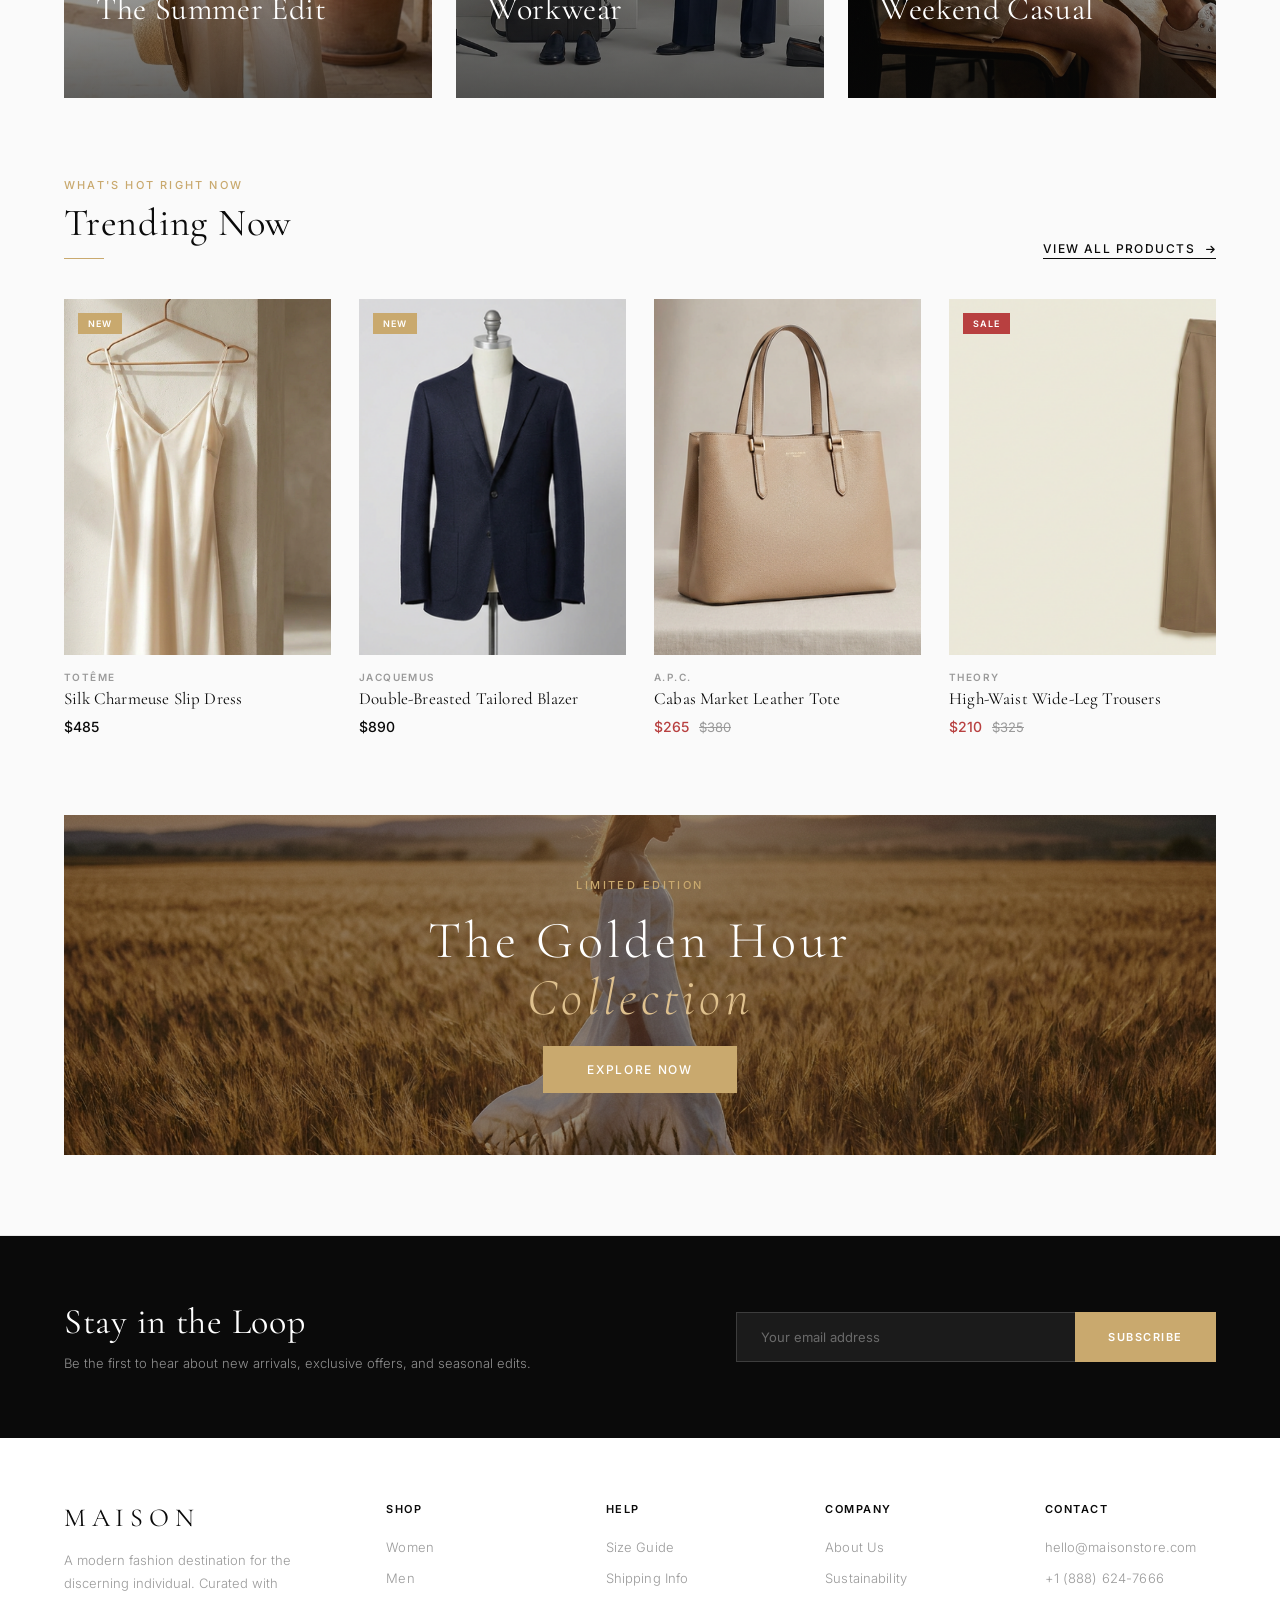
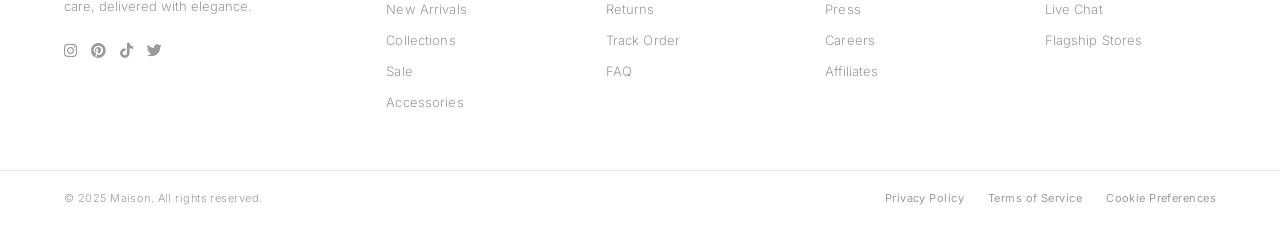
==== commit a87d8174: "Merge branch 'main' of https://github.com/Priya-Sri24/ecom" ====
--- a/index.html
+++ b/index.html
@@ -7,6 +7,7 @@
   <link href="https://fonts.googleapis.com/css2?family=Cormorant+Garamond:ital,wght@0,300;0,400;0,500;0,600;1,300;1,400;1,500&amp;family=Inter:wght@300;400;500;600&amp;display=swap" rel="stylesheet">
   <link href="https://cdnjs.cloudflare.com/ajax/libs/font-awesome/6.7.2/css/all.min.css" rel="stylesheet">
     <link rel="stylesheet" href="assets/css/homepage.css">
+    <link rel="stylesheet" href="assets/css/search.css">
 </head>
 <body>
 
@@ -30,7 +31,7 @@
       <button class="nav-menu-btn" aria-label="Toggle navigation" aria-expanded="false">
         <i class="fas fa-bars"></i>
       </button>
-      <button class="nav-action-btn" aria-label="Search">
+      <button type="button" class="nav-action-btn" aria-label="Search" onclick="openSearchOverlay()">
         <i class="fas fa-search"></i>
       </button>
       <button class="nav-action-btn" aria-label="Account">
@@ -290,6 +291,16 @@
 
     <script src="assets/js/shop-state.js"></script>
     <script src="assets/js/homepage.js"></script>
-
+    <script src="assets/js/search.js"></script>
+
+  <div id="searchOverlay">
+    <div class="search-panel" role="dialog" aria-modal="true" aria-labelledby="searchLabel">
+      <div class="search-panel-top">
+        <input type="search" class="search-input" placeholder="Search for products, brands, collections…" aria-label="Search products" oninput="handleSearchInput(event)">
+        <button type="button" class="search-close-btn" aria-label="Close search" onclick="closeSearchOverlay()">×</button>
+      </div>
+      <div class="search-results" id="searchResults"></div>
+    </div>
+  </div>
 
 </body></html>
--- a/assets/css/homepage.css
+++ b/assets/css/homepage.css
@@ -32,15 +32,18 @@
   min-width: 0;
 }
 
-/* FIX 1: Added missing .announcement-bar selector for orphaned properties */
 .announcement-bar {
+      background: #2C1810;
+      color: #FFFFFF;
       font-weight: 400;
       letter-spacing: 0.12em;
       text-transform: uppercase;
       position: relative;
+      padding: 10px 24px;
+      text-align: center;
     }
     .announcement-bar span {
-      color: var(--gold);
+      color: #FFFFFF;
       font-weight: 500;
     }
 
--- a/assets/css/search.css
+++ b/assets/css/search.css
@@ -0,0 +1,85 @@
+#searchOverlay {
+  display: none;
+  position: fixed;
+  inset: 0;
+  background: rgba(10, 10, 10, 0.85);
+  z-index: 9999;
+  align-items: center;
+  justify-content: center;
+  padding: 24px;
+}
+
+body.search-open {
+  overflow: hidden;
+}
+
+.search-panel {
+  width: min(100%, 720px);
+  background: rgba(255, 255, 255, 0.98);
+  border-radius: 24px;
+  padding: 32px;
+  box-shadow: 0 30px 80px rgba(0, 0, 0, 0.35);
+}
+
+.search-panel-top {
+  display: flex;
+  align-items: center;
+  gap: 16px;
+  margin-bottom: 20px;
+}
+
+.search-input {
+  flex: 1;
+  min-width: 0;
+  padding: 18px 22px;
+  border: 1px solid rgba(16, 16, 16, 0.12);
+  border-radius: 16px;
+  outline: none;
+  font-size: 16px;
+  font-family: 'Inter', sans-serif;
+  color: #0A0A0A;
+}
+
+.search-input::placeholder {
+  color: rgba(10, 10, 10, 0.45);
+}
+
+.search-close-btn {
+  width: 44px;
+  height: 44px;
+  border: none;
+  border-radius: 50%;
+  background: #0A0A0A;
+  color: #FFFFFF;
+  font-size: 18px;
+  cursor: pointer;
+}
+
+.search-results {
+  display: grid;
+  gap: 12px;
+}
+
+.search-result-item {
+  width: 100%;
+  padding: 18px 22px;
+  text-align: left;
+  border-radius: 16px;
+  border: 1px solid rgba(10, 10, 10, 0.1);
+  background: #FFFFFF;
+  color: #0A0A0A;
+  font-family: 'Inter', sans-serif;
+  font-size: 14px;
+  cursor: pointer;
+}
+
+.search-result-item:hover {
+  background: var(--gray-100);
+}
+
+.search-empty {
+  margin: 0;
+  font-size: 14px;
+  color: var(--gray-700);
+  padding: 22px 0;
+}
